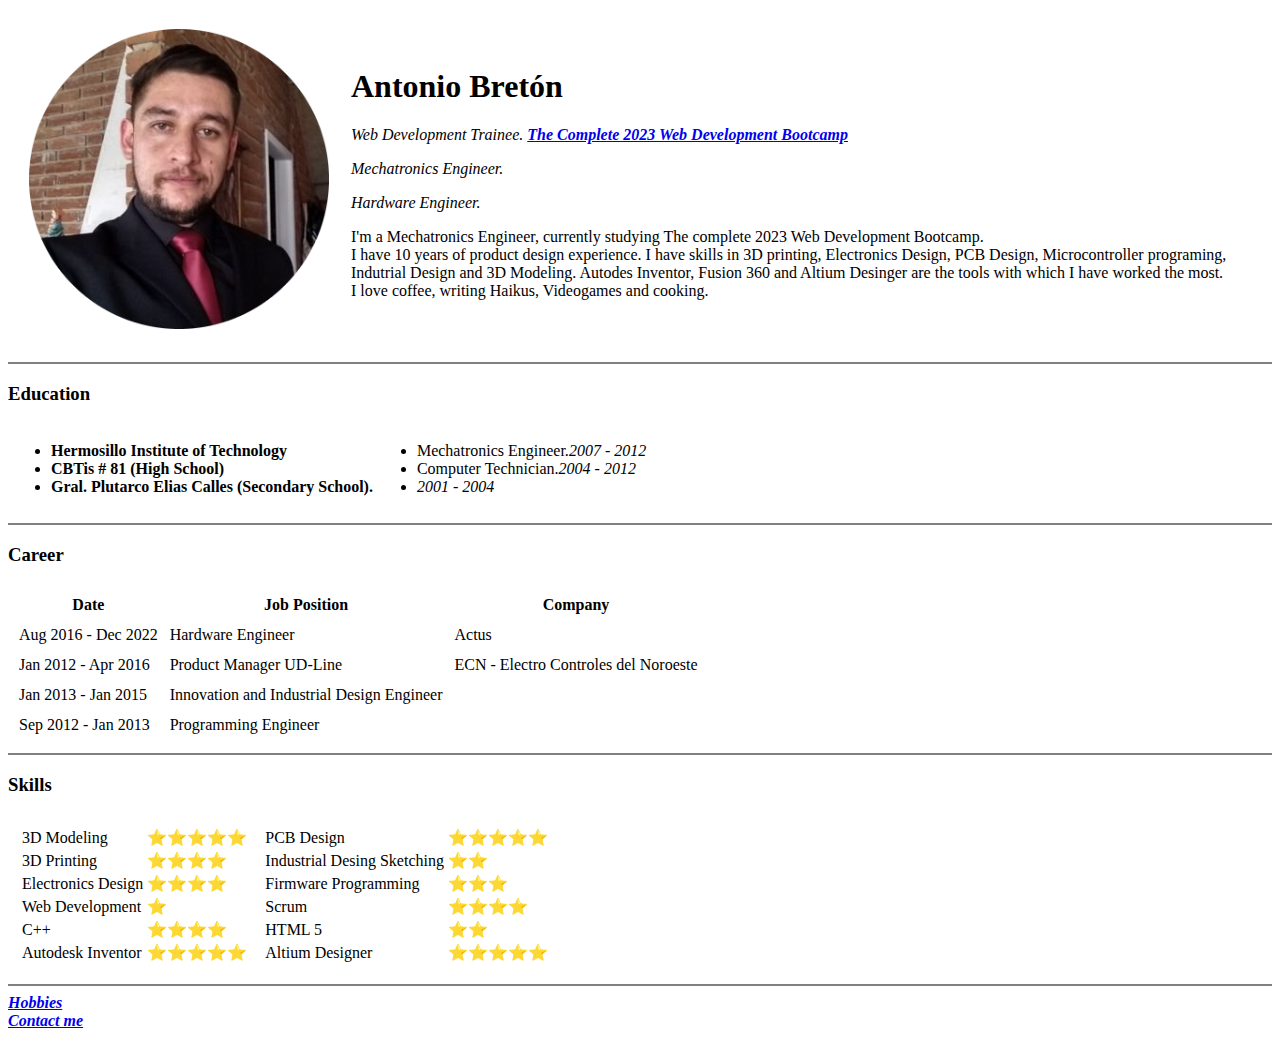
==== index.html @ 5f587bcd "Add initial CV website files" ====
<!DOCTYPE html>
<html lang="en">
 <head>
    <meta charset="UTF-8">
    <title>Brett's personal Site</title>
 </head>

 <body>
    <table cellspacing="20">
        <td><img src="images/antonio profile picture.png" height="300" width="300" alt="Antonio Profile Picture"></td>
        <td>
            <h1>Antonio Bretón</h1>
            <p><em>Web Development Trainee. <strong><a href="https://www.udemy.com/course/the-complete-web-development-bootcamp/?src=sac&kw=the+complete+2023+web+de"> The Complete 2023 Web Development Bootcamp</a></strong></em></p>
            <p><em>Mechatronics Engineer.</em></p>
            <p><em>Hardware Engineer.</em></p>
        
            <p><!--This is my Bio-->
                I'm a Mechatronics Engineer, currently studying The complete 2023 Web Development Bootcamp. <br>
                I have 10 years of product design experience. I have skills in 3D printing, Electronics Design, PCB Design, Microcontroller programing,<br>
                Indutrial Design and 3D Modeling. Autodes Inventor, Fusion 360 and Altium Desinger are the tools with which I have worked the most.<br>
        
                I love coffee, writing Haikus, Videogames and cooking.
            </p>
        </td>
    </table>
    
    
    <hr size="2" noshade="0">
    <table>
        <tr>
            <h3>Education</h3><!--Lifetime Education-->
                <td>
                    <ul>
                        <li><strong>Hermosillo Institute of Technology</strong></li>
                        <li><strong>CBTis # 81 (High School)</strong></li>
                        <li><strong>Gral. Plutarco Elias Calles (Secondary School).</strong></li>
                    </ul>
                </td>     
                <td>
                    <ul>
                       <li>Mechatronics Engineer.<em>2007 - 2012</em></li>
                       <li>Computer Technician.<em>2004 - 2012</em></li>
                       <li><em>2001 - 2004</em></li> 
                    </ul> 
                </td>   
        </tr>
    </table> 
    
    
    <hr size="2" noshade="0">
    <h3>Career</h3><!--This is where I place all my work experience through out my career-->
        <table cellspacing="10">
            <thead><!--Table Header-->
                <tr>
                    <th>Date</th>
                    <th>Job Position</th>
                    <th>Company</th>
                </tr>
            </thead>
            <tbody><!--Here is the body of the Career table, you may add or remove rows and columns to the table data-->
                <tr><!--Positions at Actus-->
                    <td>Aug 2016 - Dec 2022</td>
                    <td>Hardware Engineer</td>
                    <td>Actus</td>
                </tr>
                <tr><!--Positions at ECN-->
                    <td>Jan 2012 - Apr 2016</td>
                    <td>Product Manager UD-Line</td>
                    <td>ECN - Electro Controles del Noroeste</td>
                </tr>
                <tr>
                    <td>Jan 2013 - Jan 2015</td>
                    <td>Innovation and Industrial Design Engineer</td>
                </tr>
                <tr>
                    <td>Sep 2012 - Jan 2013</td>
                    <td>Programming Engineer</td>
                </tr>
            </tbody>
        </table>
    <hr size="2" noshade="0">
    <h3>Skills</h3>
    <table cellspacing="10">
        <tr>
            <td>
                <table>
                    <tr>
                        <td>3D Modeling</td>
                        <td>⭐⭐⭐⭐⭐</td>
                    </tr>
                    <tr>
                        <td>3D Printing</td>
                        <td>⭐⭐⭐⭐</td>
                    </tr>
                    <tr>
                        <td>Electronics Design</td>
                        <td>⭐⭐⭐⭐</td>
                    </tr>
                    <tr>
                        <td>Web Development</td>
                        <td>⭐</td>
                    </tr>
                    <tr>
                        <td>C++</td>
                        <td>⭐⭐⭐⭐</td>
                    </tr>
                    <tr>
                        <td>Autodesk Inventor</td>
                        <td>⭐⭐⭐⭐⭐</td>
                    </tr>
                </table>
            </td>
            <td>
                <table>
                    <tr>
                        <td>PCB Design</td>
                        <td>⭐⭐⭐⭐⭐</td>
                    </tr>
                    <tr>
                        <td>Industrial Desing Sketching</td>
                        <td>⭐⭐</td>
                    </tr>
                    <tr>
                        <td>Firmware Programming</td>
                        <td>⭐⭐⭐</td>
                    </tr>
                    <tr>
                        <td>Scrum</td>
                        <td>⭐⭐⭐⭐</td>
                    </tr>
                    <tr>
                        <td>HTML 5</td>
                        <td>⭐⭐</td>
                    </tr>
                    <tr>
                        <td>Altium Designer</td>
                        <td>⭐⭐⭐⭐⭐</td>
                    </tr>
                </table>
            </td>
        </tr>
        
    </table>
    <hr size="2" noshade="0">
    <em><strong><a href="my-hobbies.html">Hobbies</a></strong></em><br><!--Link to my hobbies page-->
    <em><strong><a href="contact-me.html">Contact me</a></strong></em><!--Link to my contact me page-->    
 </body>
</html>
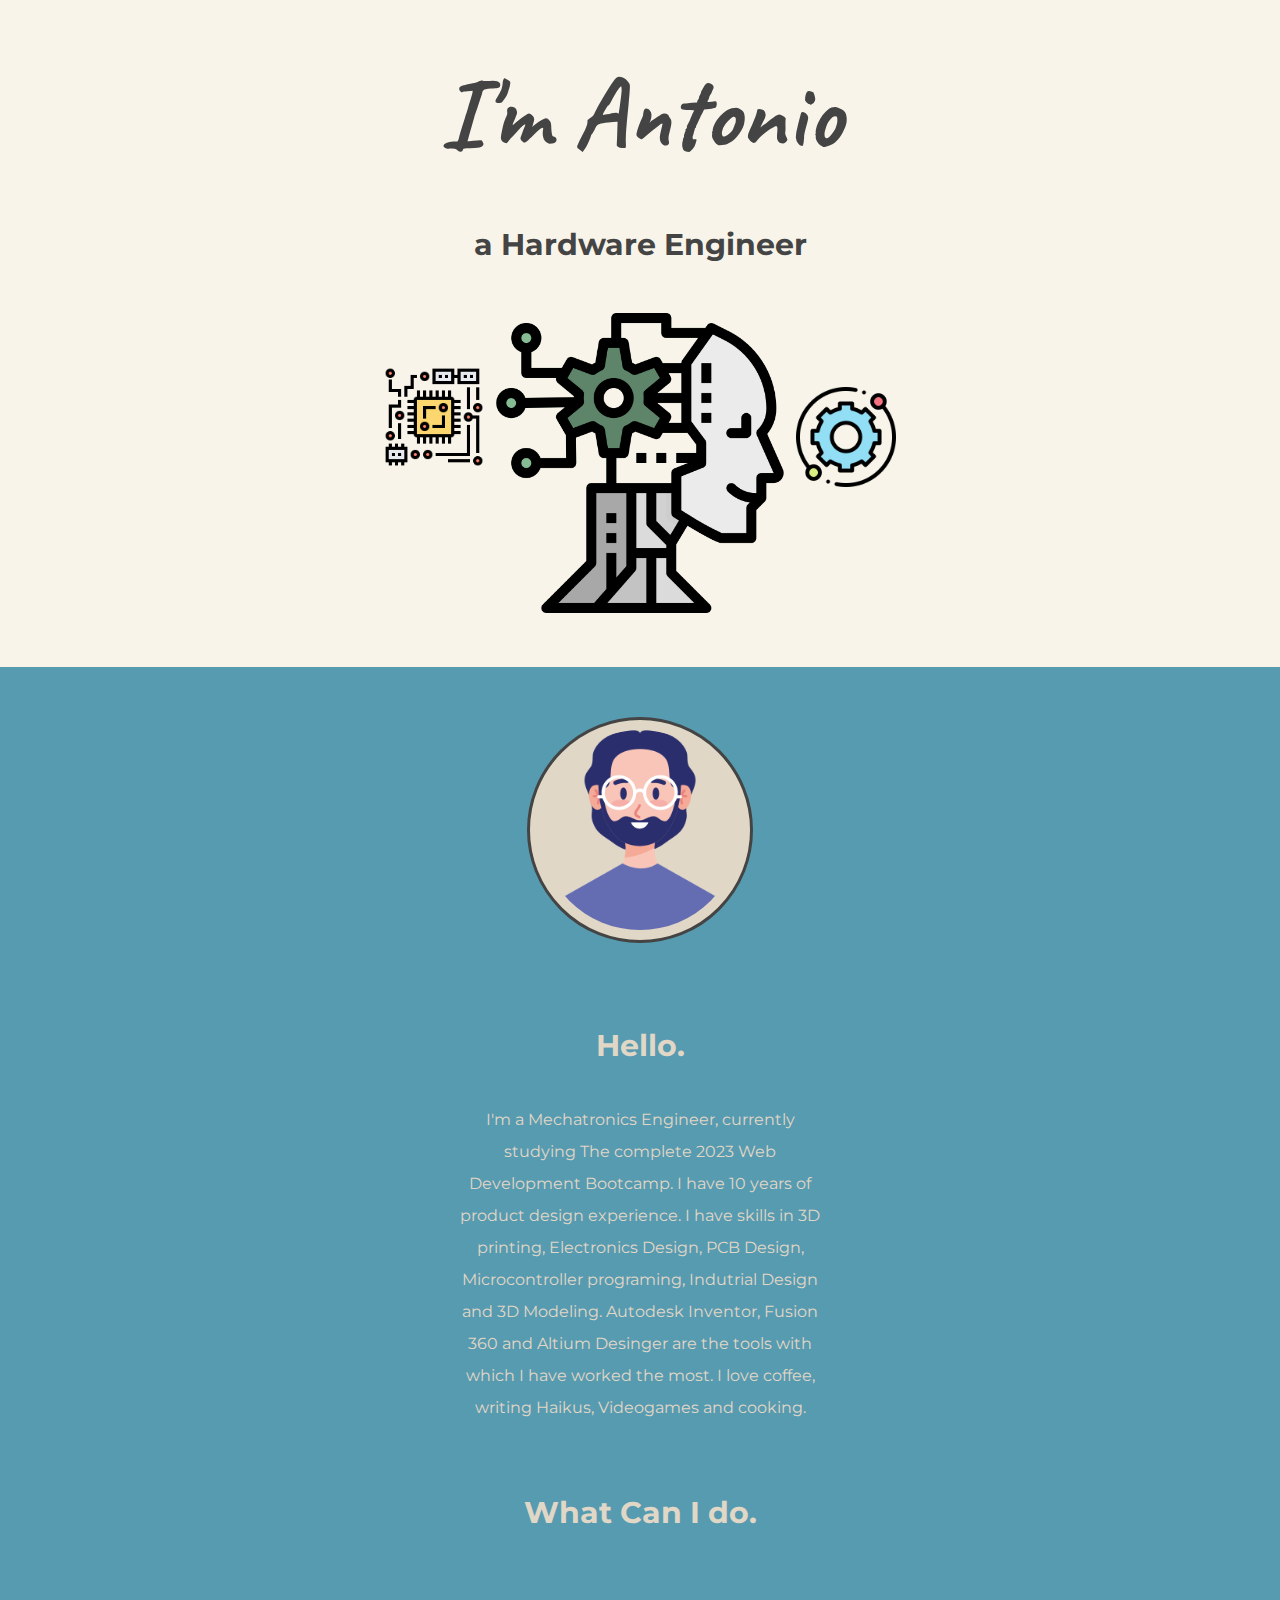
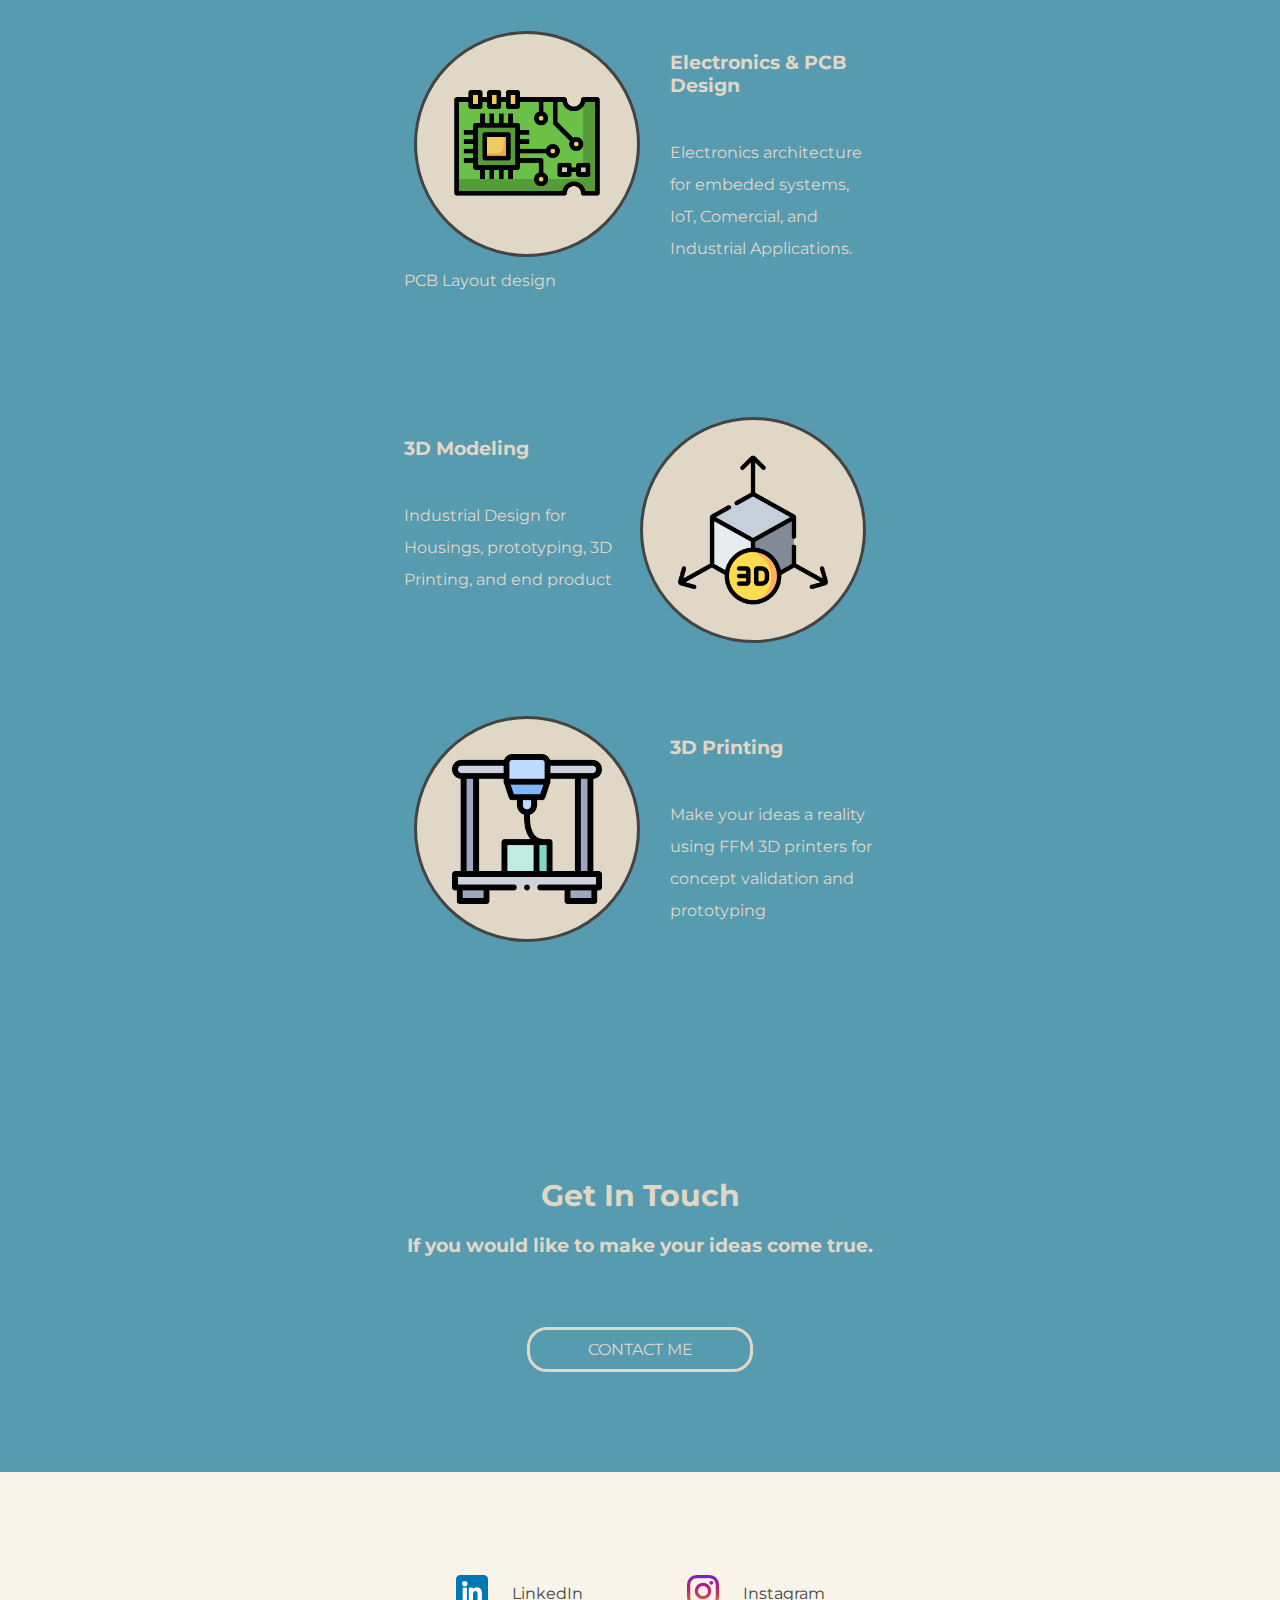
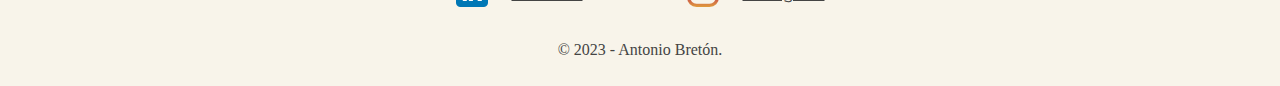
==== commit bee2754f: "Added images and CSS file for styles" ====
--- a/index.html
+++ b/index.html
@@ -1,148 +1,84 @@
 <!DOCTYPE html>
 <html lang="en">
- <head>
+<head>
     <meta charset="UTF-8">
-    <title>Brett's personal Site</title>
- </head>
+    <title>Antonio Bretón</title>
+    <link rel="stylesheet" type="text/css" href="css/styles.css">
+    <link rel="icon" href="my-favicon.ico">
+    <link rel="preconnect" href="https://fonts.googleapis.com">
+    <link rel="preconnect" href="https://fonts.gstatic.com" crossorigin>
+    <link href="https://fonts.googleapis.com/css2?family=Caveat&family=Merriweather&family=Montserrat&family=Sacramento&display=swap" rel="stylesheet">
+</head>
+<body>
 
- <body>
-    <table cellspacing="20">
-        <td><img src="images/antonio profile picture.png" height="300" width="300" alt="Antonio Profile Picture"></td>
-        <td>
-            <h1>Antonio Bretón</h1>
-            <p><em>Web Development Trainee. <strong><a href="https://www.udemy.com/course/the-complete-web-development-bootcamp/?src=sac&kw=the+complete+2023+web+de"> The Complete 2023 Web Development Bootcamp</a></strong></em></p>
-            <p><em>Mechatronics Engineer.</em></p>
-            <p><em>Hardware Engineer.</em></p>
-        
-            <p><!--This is my Bio-->
-                I'm a Mechatronics Engineer, currently studying The complete 2023 Web Development Bootcamp. <br>
-                I have 10 years of product design experience. I have skills in 3D printing, Electronics Design, PCB Design, Microcontroller programing,<br>
-                Indutrial Design and 3D Modeling. Autodes Inventor, Fusion 360 and Altium Desinger are the tools with which I have worked the most.<br>
-        
-                I love coffee, writing Haikus, Videogames and cooking.
-            </p>
-        </td>
-    </table>
-    
-    
-    <hr size="2" noshade="0">
-    <table>
-        <tr>
-            <h3>Education</h3><!--Lifetime Education-->
+    <div class="topContainer"> 
+        <img class="technical-img" src="images/technical-support.png" alt="technical-img">
+        <h1>I'm Antonio</h1>
+        <h2>a Hardware Engineer</h2>
+        <img class="ai-img" src="images/ai.png" alt="ai-img">
+        <img class="circuit-board-img" src="images/circuit-board.png" alt="circuit-img">
+    </div>
+
+    <div class="middle-container">
+        <div class="profile">
+          <img class="profile-pic" src="images/profile-picture.png" alt="profile-pic">
+          <h2 class="bio-text">Hello.</h2>
+          <p class="bio-text">I'm a Mechatronics Engineer, currently studying The complete 2023 Web Development Bootcamp.
+            I have 10 years of product design experience. I have skills in 3D printing, Electronics Design, PCB Design, Microcontroller programing,
+            Indutrial Design and 3D Modeling. Autodesk Inventor, Fusion 360 and Altium Desinger are the tools with which I have worked the most.
+            I love coffee, writing Haikus, Videogames and cooking.</p>
+        </div>
+            <div class="skills">
+            <h2 class="heading2">What Can I do.</h2>
+            <div class="skill-row">
+                <div class="div-circular">
+                    <img class="circuit-board4" src="images/circuit-board 4.png" alt="circuit-img">
+                </div>
+                <h3 class="skills-texts">Electronics & PCB Design</h3>
+                <p class="skills-texts">Electronics architecture for embeded systems, IoT, Comercial, and Industrial Applications. PCB Layout design </p>   
+            </div>
+            <div class="skill-row">
+                <div class="div-circular2">
+                    <img class="model-3D" src="images/3d-model.png" alt="3D-model-img">
+                </div>
+                <h3 class="skills-texts">3D Modeling</h3>
+                <p class="skills-texts">Industrial Design for Housings, prototyping, 3D Printing, and end product</p>            
+            </div>
+            <div class="skill-row">
+                <div class="div-circular">
+                    <img class="printer" src="images/3d-printer (1).png" alt="3D-printer-img">  
+                </div>
+                <h3 class="skills-texts">3D Printing</h3>
+                <p class="skills-texts">Make your ideas a reality using FFM 3D printers for concept validation and prototyping</p>
+            </div>
+        </div>
+
+        <div class="contact-me">
+          <h2 class="contact-text">Get In Touch</h2>
+          <h3 class="contact-text">If you would like to make your ideas come true.</h3>
+          <a class="btn" href="mailto:jabretona@gmail.com">CONTACT ME</a>
+        </div>
+      </div>
+      
+      
+      <div class="bottom-container">
+        <table class="table-4">
+            <tr>
                 <td>
-                    <ul>
-                        <li><strong>Hermosillo Institute of Technology</strong></li>
-                        <li><strong>CBTis # 81 (High School)</strong></li>
-                        <li><strong>Gral. Plutarco Elias Calles (Secondary School).</strong></li>
-                    </ul>
-                </td>     
+                    <img class="footerImg" src="images/linkedin.png" alt="linkedin-img">
+                </td>
                 <td>
-                    <ul>
-                       <li>Mechatronics Engineer.<em>2007 - 2012</em></li>
-                       <li>Computer Technician.<em>2004 - 2012</em></li>
-                       <li><em>2001 - 2004</em></li> 
-                    </ul> 
-                </td>   
-        </tr>
-    </table> 
-    
-    
-    <hr size="2" noshade="0">
-    <h3>Career</h3><!--This is where I place all my work experience through out my career-->
-        <table cellspacing="10">
-            <thead><!--Table Header-->
-                <tr>
-                    <th>Date</th>
-                    <th>Job Position</th>
-                    <th>Company</th>
-                </tr>
-            </thead>
-            <tbody><!--Here is the body of the Career table, you may add or remove rows and columns to the table data-->
-                <tr><!--Positions at Actus-->
-                    <td>Aug 2016 - Dec 2022</td>
-                    <td>Hardware Engineer</td>
-                    <td>Actus</td>
-                </tr>
-                <tr><!--Positions at ECN-->
-                    <td>Jan 2012 - Apr 2016</td>
-                    <td>Product Manager UD-Line</td>
-                    <td>ECN - Electro Controles del Noroeste</td>
-                </tr>
-                <tr>
-                    <td>Jan 2013 - Jan 2015</td>
-                    <td>Innovation and Industrial Design Engineer</td>
-                </tr>
-                <tr>
-                    <td>Sep 2012 - Jan 2013</td>
-                    <td>Programming Engineer</td>
-                </tr>
-            </tbody>
+                    <a class="footer-link" href="https://www.linkedin.com/in/antonio-bret%C3%B3n-90649b41/">LinkedIn</a>
+                </td>
+                <td>
+                    <img class="footerImg" src="images/instagram.png" alt="instagram-img">
+                </td>
+                <td>
+                    <a class="footer-link" href="https://www.instagram.com/joseantonio.breton/">Instagram</a>
+                </td>
+            </tr>
         </table>
-    <hr size="2" noshade="0">
-    <h3>Skills</h3>
-    <table cellspacing="10">
-        <tr>
-            <td>
-                <table>
-                    <tr>
-                        <td>3D Modeling</td>
-                        <td>⭐⭐⭐⭐⭐</td>
-                    </tr>
-                    <tr>
-                        <td>3D Printing</td>
-                        <td>⭐⭐⭐⭐</td>
-                    </tr>
-                    <tr>
-                        <td>Electronics Design</td>
-                        <td>⭐⭐⭐⭐</td>
-                    </tr>
-                    <tr>
-                        <td>Web Development</td>
-                        <td>⭐</td>
-                    </tr>
-                    <tr>
-                        <td>C++</td>
-                        <td>⭐⭐⭐⭐</td>
-                    </tr>
-                    <tr>
-                        <td>Autodesk Inventor</td>
-                        <td>⭐⭐⭐⭐⭐</td>
-                    </tr>
-                </table>
-            </td>
-            <td>
-                <table>
-                    <tr>
-                        <td>PCB Design</td>
-                        <td>⭐⭐⭐⭐⭐</td>
-                    </tr>
-                    <tr>
-                        <td>Industrial Desing Sketching</td>
-                        <td>⭐⭐</td>
-                    </tr>
-                    <tr>
-                        <td>Firmware Programming</td>
-                        <td>⭐⭐⭐</td>
-                    </tr>
-                    <tr>
-                        <td>Scrum</td>
-                        <td>⭐⭐⭐⭐</td>
-                    </tr>
-                    <tr>
-                        <td>HTML 5</td>
-                        <td>⭐⭐</td>
-                    </tr>
-                    <tr>
-                        <td>Altium Designer</td>
-                        <td>⭐⭐⭐⭐⭐</td>
-                    </tr>
-                </table>
-            </td>
-        </tr>
-        
-    </table>
-    <hr size="2" noshade="0">
-    <em><strong><a href="my-hobbies.html">Hobbies</a></strong></em><br><!--Link to my hobbies page-->
-    <em><strong><a href="contact-me.html">Contact me</a></strong></em><!--Link to my contact me page-->    
- </body>
+        <p class="copyRight">© 2023 - Antonio Bretón.</p>
+      </div>     
+</body>
 </html>--- a/css/styles.css
+++ b/css/styles.css
@@ -0,0 +1,244 @@
+
+body{
+    margin: 0px;
+    text-align: center;
+    font-family: 'Merriweather', serif;
+}
+
+h1{
+    color: #444;
+    font-family: 'Caveat', cursive;
+    font-size: 100px;
+    margin-bottom: 20px;
+    margin-top: 20px; 
+}
+
+h2{
+    color: #444;
+    font-family: 'Montserrat', sans-serif;
+    font-size: 30px;
+    font-weight:bold;
+    margin: 0; 
+    padding: 30px 30px 0 30px;
+}
+
+.heading2{
+    color:#E1D7C6;
+    font-family: 'Montserrat', sans-serif;
+    padding-top: 30px;
+    position: relative;
+    margin: 0;
+}
+
+h3{
+    color: #444;
+    font-family: 'Montserrat', sans-serif;
+    margin: 0; 
+    padding: 20px;
+}
+
+p{
+    color: #444;
+    font-family: 'Montserrat', sans-serif;
+    line-height: 2;
+    margin: 0;   
+    padding: 20px;
+}
+
+a{
+    color: #444;
+    font-family: 'Montserrat', sans-serif;
+}
+
+.topContainer{
+    background-color: #F8F4EA;
+    padding-top: 30px;
+    position: relative;
+    margin: 0;
+}
+
+.middle-container{
+    background-color: #579BB1;
+    margin: 0;
+}
+
+.skill-row{
+    width: 40%;
+    height: 30%;
+    margin: 100px auto 100px auto;
+
+}
+
+.bottom-container{
+    background-color: #F8F4EA;
+    margin: 0;
+    padding-top: 100px;
+}
+
+.contact-me{
+    background-color: #579BB1;
+    margin: 0;
+    padding: 100px;
+}
+
+.technical-img{
+    height: 100px;
+    width: 100px;
+    position: absolute;
+    right: 30%;
+    top: 58%;
+}
+.ai-img{
+    height:300px;
+    padding: 50px;
+    width: 300px;
+}
+.circuit-board-img{
+    height: 100px;
+    width: 100px;
+    position: absolute;
+    left: 30%;
+    bottom: 30%;
+}
+
+.profile-pic{
+    border-radius: 100%;
+    border: solid;
+    border-color: #444;
+    background-color: #E1D7C6;
+    height: 200px;
+    margin: 50px;
+    width: 200px;  
+    padding: 10px;
+}
+
+.circuit-board4{
+    height: 150px;
+    margin: auto;
+    padding: 0;
+    width: 150px; 
+}
+
+.model-3D{
+    height: 150px;
+    margin: 50px auto 50px auto;
+    padding: 0;
+    width: 150px; 
+}
+
+.printer{
+    height: 150px;
+    margin: 50px auto 50px auto;
+    padding: 0;
+    width: 150px;  
+}
+
+
+
+.bio-text{
+    color: #E1D7C6;
+    margin: auto;
+    margin-bottom: 20px;
+    width: 30%;
+    
+}
+.skills-texts{
+    color: #E1D7C6;
+    text-align: left;
+}
+
+.table{
+    margin: auto;
+    margin-right: 30%;
+    margin-left: 30%;
+    text-align: left;
+    padding-bottom: 50px;
+}
+
+.table-2{
+    margin: auto;
+    margin-right: 30%;
+    margin-left: 30%;
+    text-align: right;
+    padding-bottom: 50px;
+}
+
+.table-3{
+    margin: auto;
+    margin-right: 30%;
+    margin-left: 30%;
+    text-align: left;
+    padding-bottom: 50px;
+}
+
+.table-4{
+    margin: auto;
+    display: flex;
+    align-items: center;
+    justify-content: center;  
+}
+
+.btn{
+
+    display: block;
+    border: solid;
+    border-color: #E1D7C6;
+    border-radius: 20px;
+    color: #E1D7C6;
+    margin: 50px auto 0 auto;
+    padding: 10px;
+    text-decoration: none;
+    width: 200px;
+}
+
+.btn:hover{
+    background-color: #444;
+    color:#E1D7C6 ;
+}
+
+.div-circular{
+    background-color: #E1D7C6;
+    border: solid;
+    border-color: #444;
+    border-radius: 50%;
+    color: #E1D7C6;
+    display: flex;
+    float: left;
+    justify-content: center;
+    align-items: center;
+    height: 220px;
+    margin: auto;
+    margin-right: 30px;
+    margin-left: 30px;
+    width: 220px; 
+}
+.div-circular2{
+    background-color: #E1D7C6;
+    border: solid;
+    border-color: #444;
+    border-radius: 50%;
+    display: flex;
+    float: right;
+    justify-content: center;
+    align-items: center;
+    height: 220px;
+    margin: auto;
+    margin-right: 30px;
+    width: 220px; 
+}
+
+.contact-text{
+    color: #E1D7C6;
+}
+.copyRight{
+    font-family: 'Times New Roman', serif;
+}
+
+.footer-link{
+    padding-left:10px;
+    padding-right: 50px;
+}
+.footerImg{
+    padding-left: 50px;
+    padding-right: 10px;
+}